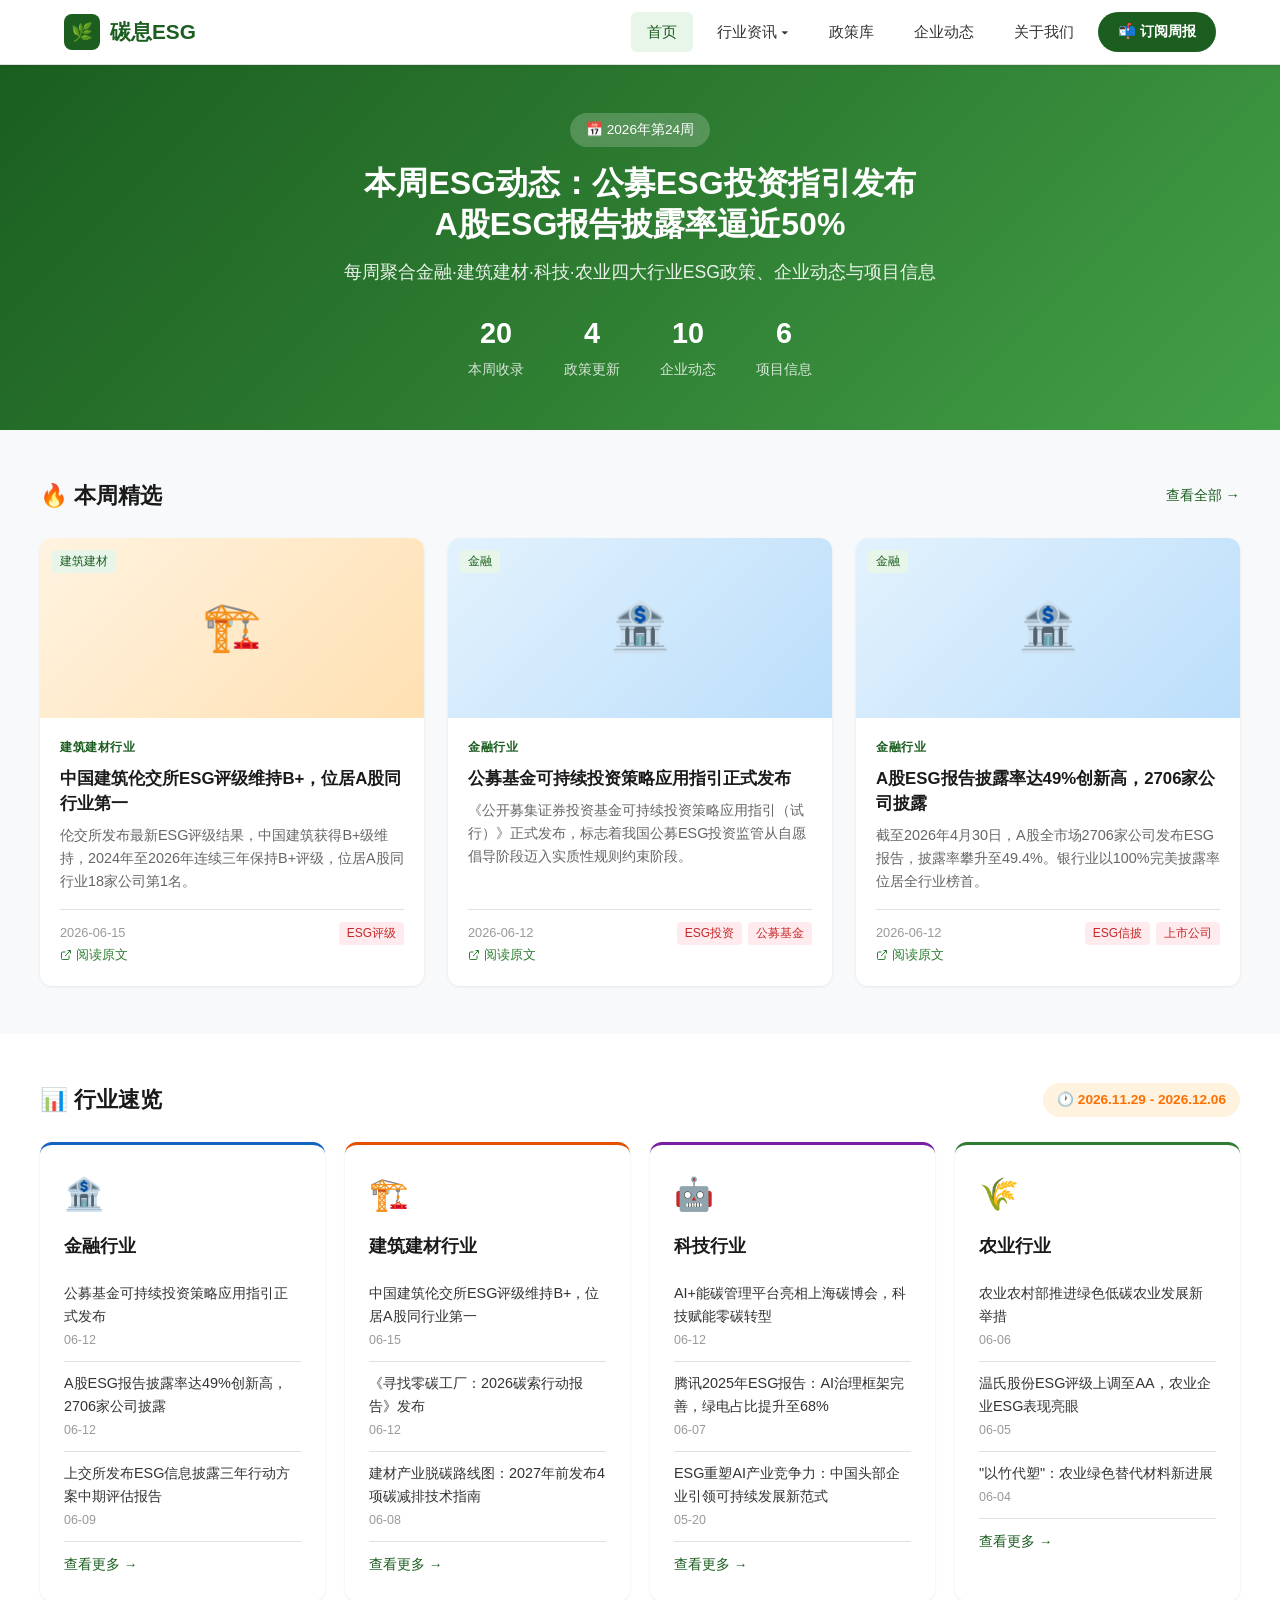
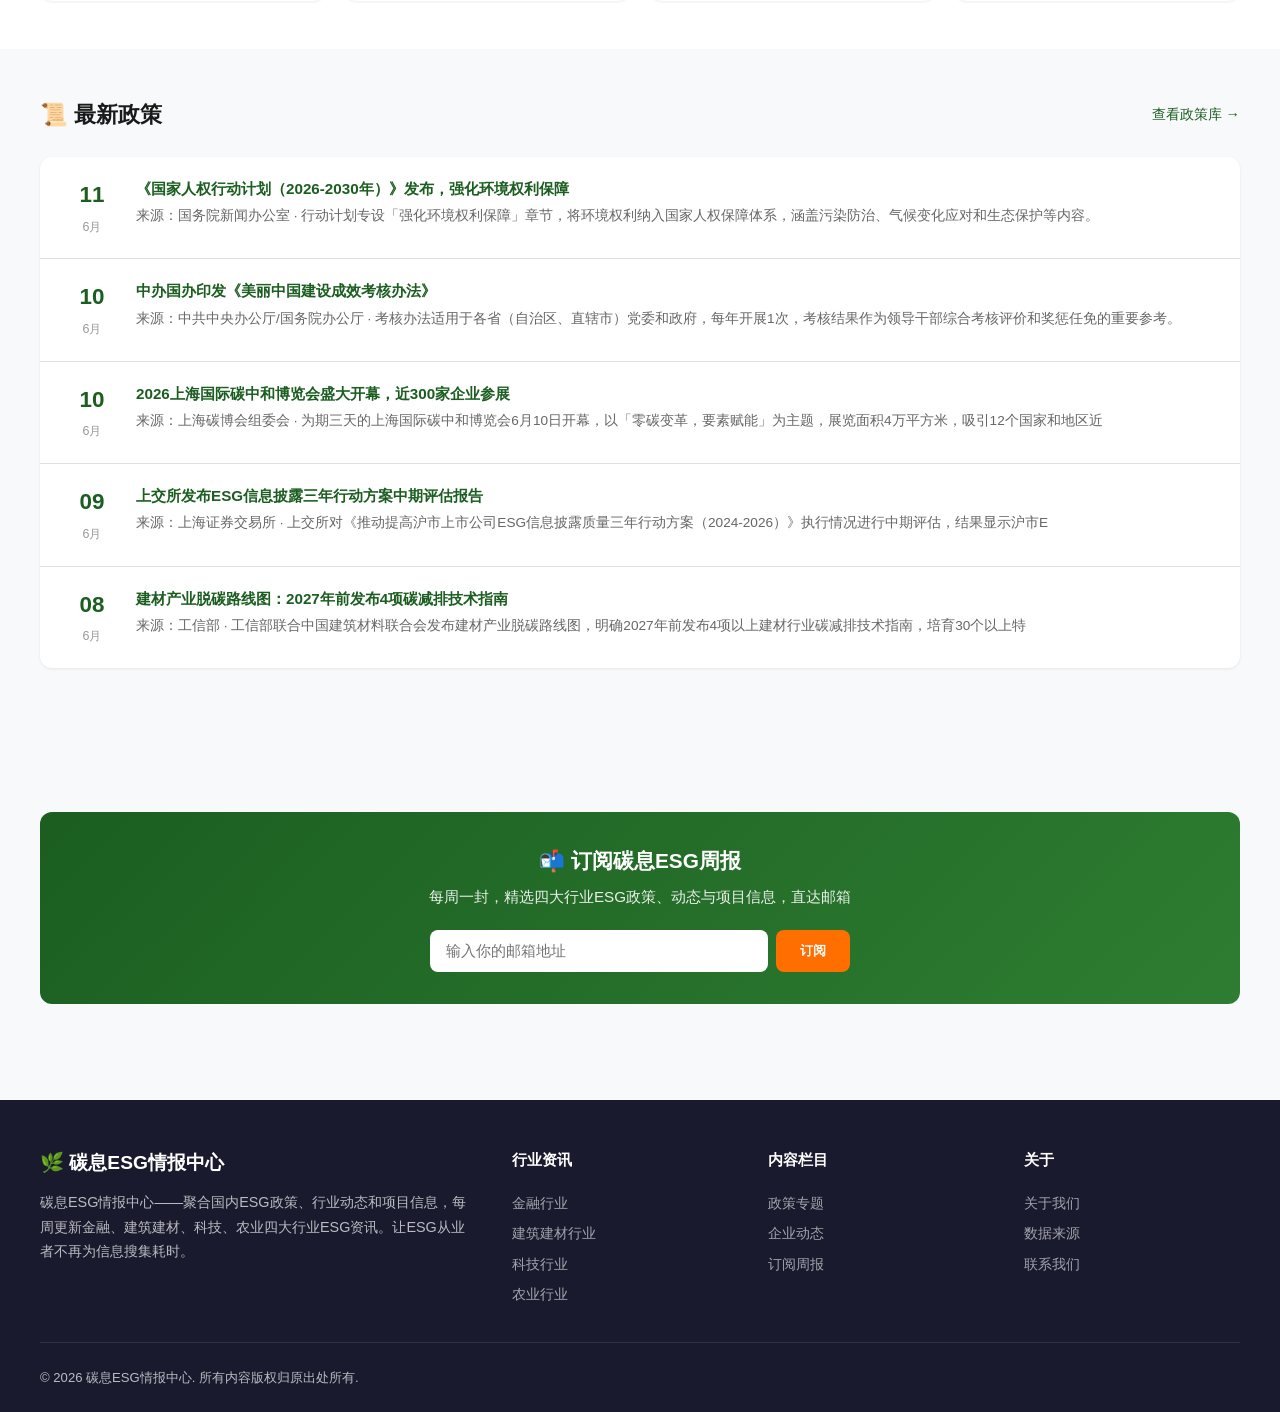
==== index.html @ 8aad46a0 "修复首页动态渲染+子页面同步：5个子页面全部改为从articles.js动态渲染，带标签筛选和分页" ====
<!DOCTYPE html>
<html lang="zh-CN">
<head>
  <meta charset="UTF-8">
  <meta name="viewport" content="width=device-width, initial-scale=1.0">
  <title>碳息ESG情报中心 - 行业ESG政策与动态聚合平台</title>
  <meta name="description" content="碳息ESG情报中心：每周更新金融·建筑建材·科技·农业ESG资讯，聚合ESG政策、企业动态、项目信息">
  <meta name="keywords" content="ESG,碳息ESG,ESG情报,ESG政策,绿色金融,可持续发展,ESG报告,碳中和,ESG信披">
  <meta property="og:title" content="碳息ESG情报中心 - 行业ESG政策与动态聚合平台">
  <meta property="og:description" content="每周聚合金融·建筑建材·科技·农业四大行业ESG政策、企业动态与项目信息">
  <meta property="og:type" content="website">
  <meta property="og:locale" content="zh_CN">
  <meta name="twitter:card" content="summary">
  <link rel="canonical" href="https://www.esg-weekly.com/">
  <link rel="stylesheet" href="css/style.css">
  <script src="js/articles.js"></script>
</head>
<body>

  <!-- Header -->
  <header class="site-header">
    <div class="header-inner">
      <a href="index.html" class="site-logo">
        <span class="logo-icon">🌿</span>
        碳息ESG
      </a>
      <nav class="site-nav" id="mainNav">
        <a href="index.html" class="active">首页</a>
        <div class="nav-dropdown">
          <a href="#">行业资讯 ▾</a>
          <div class="dropdown-menu">
            <a href="pages/finance.html">金融行业</a>
            <a href="pages/construction.html">建筑建材行业</a>
            <a href="pages/tech.html">科技行业</a>
            <a href="pages/agriculture.html">农业行业</a>
          </div>
        </div>
        <a href="pages/policy.html">政策库</a>
        <a href="pages/corporate.html">企业动态</a>
        <a href="pages/about.html">关于我们</a>
        <a href="pages/subscribe.html" class="btn-subscribe">📬 订阅周报</a>
      </nav>
      <button class="menu-toggle" id="menuToggle" aria-label="菜单">☰</button>
    </div>
  </header>

  <!-- Hero Section -->
  <section class="hero">
    <div class="hero-inner">
      <span class="hero-badge">📅 2026年第24周</span>
      <h1>本周ESG动态：公募ESG投资指引发布<br>A股ESG报告披露率逼近50%</h1>
      <p>每周聚合金融·建筑建材·科技·农业四大行业ESG政策、企业动态与项目信息</p>
      <div class="hero-stats">
        <div class="hero-stat">
          <span class="number">20</span>
          <span class="label">本周收录</span>
        </div>
        <div class="hero-stat">
          <span class="number">4</span>
          <span class="label">政策更新</span>
        </div>
        <div class="hero-stat">
          <span class="number">10</span>
          <span class="label">企业动态</span>
        </div>
        <div class="hero-stat">
          <span class="number">6</span>
          <span class="label">项目信息</span>
        </div>
      </div>
    </div>
  </section>

  <!-- 本周精选 -->
  <section class="section">
    <div class="section-inner">
      <div class="section-header">
        <h2 class="section-title">🔥 本周精选</h2>
        <a href="pages/finance.html" class="section-more">查看全部 →</a>
      </div>
      <div class="card-grid" id="featuredGrid">
        <!-- 动态渲染：从 articles.js 取最新3篇 -->
      </div>
    </div>
  </section>

  <!-- 行业速览 -->
  <section class="section" style="background: var(--bg-white);">
    <div class="section-inner">
      <div class="section-header">
        <h2 class="section-title">📊 行业速览</h2>
        <span class="week-badge" id="weekRange">🕐 加载中...</span>
      </div>
      <div class="industry-grid" id="industryGrid">
        <!-- 动态渲染：从 articles.js 按分类取最新3篇 -->
      </div>
    </div>
  </section>

  <!-- 最新政策 -->
  <section class="section">
    <div class="section-inner">
      <div class="section-header">
        <h2 class="section-title">📜 最新政策</h2>
        <a href="pages/policy.html" class="section-more">查看政策库 →</a>
      </div>
      <div class="policy-list" id="policyList">
        <!-- 动态渲染：从 articles.js 取最新5篇政策 -->
      </div>
    </div>
  </section>

  <!-- Subscribe CTA -->
  <section class="section">
    <div class="section-inner">
      <div class="subscribe-cta">
        <h3>📬 订阅碳息ESG周报</h3>
        <p>每周一封，精选四大行业ESG政策、动态与项目信息，直达邮箱</p>
        <form class="subscribe-form" onsubmit="event.preventDefault(); alert('订阅成功！（演示）');">
          <input type="email" placeholder="输入你的邮箱地址" required>
          <button type="submit">订阅</button>
        </form>
      </div>
    </div>
  </section>

  <!-- Footer -->
    <footer class="site-footer">
    <div class="footer-inner">
      <div class="footer-brand">
        <h3>🌿 碳息ESG情报中心</h3>
        <p>碳息ESG情报中心——聚合国内ESG政策、行业动态和项目信息，每周更新金融、建筑建材、科技、农业四大行业ESG资讯。让ESG从业者不再为信息搜集耗时。</p>
      </div>
      <div class="footer-col">
        <h4>行业资讯</h4>
        <a href="pages/finance.html">金融行业</a>
        <a href="pages/construction.html">建筑建材行业</a>
        <a href="pages/tech.html">科技行业</a>
        <a href="pages/agriculture.html">农业行业</a>
      </div>
      <div class="footer-col">
        <h4>内容栏目</h4>
        <a href="pages/policy.html">政策专题</a>
        <a href="pages/corporate.html">企业动态</a>
        <a href="pages/subscribe.html">订阅周报</a>
      </div>
      <div class="footer-col">
        <h4>关于</h4>
        <a href="pages/about.html">关于我们</a>
        <a href="pages/about.html#sources">数据来源</a>
        <a href="pages/about.html#contact">联系我们</a>
      </div>
    </div>
    <div class="footer-bottom">
      <span>&copy; 2026 碳息ESG情报中心. 所有内容版权归原出处所有.</span>
    </div>
  </footer>

  <!-- Scroll to top -->
  <button class="scroll-top" id="scrollTop" title="返回顶部">↑</button>

  <script>
    // Mobile menu toggle
    const menuToggle = document.getElementById('menuToggle');
    const mainNav = document.getElementById('mainNav');
    menuToggle.addEventListener('click', () => {
      mainNav.classList.toggle('open');
    });
    // Auto-close mobile menu when a link is clicked
    mainNav.querySelectorAll('a').forEach(link => {
      link.addEventListener('click', () => {
        mainNav.classList.remove('open');
      });
    });

    // Scroll to top button
    const scrollTopBtn = document.getElementById('scrollTop');
    window.addEventListener('scroll', () => {
      if (window.scrollY > 300) {
        scrollTopBtn.style.display = 'block';
      } else {
        scrollTopBtn.style.display = 'none';
      }
    });
    scrollTopBtn.addEventListener('click', () => {
      window.scrollTo({ top: 0, behavior: 'smooth' });
    });
  </script>

  <script>
    // v2.0 动态渲染首页内容（数据来源：articles.js，部署于 2026-06-17）
    document.addEventListener('DOMContentLoaded', function() {
      var arts = Object.values(ARTICLES);
      arts.sort(function(a,b) { return b.date.localeCompare(a.date); });

      // === 本周精选：取最新3篇 ===
      var featured = arts.slice(0, 3);
      var catColors = {
        '金融行业': ['#E3F2FD','#BBDEFB','金融','🏦'],
        '建筑建材行业': ['#FFF3E0','#FFE0B2','建筑建材','🏗️'],
        '科技行业': ['#F3E5F5','#E1BEE7','科技','🤖'],
        '农业行业': ['#E8F5E9','#C8E6C9','碳中和','🌍'],
        '政策库': ['#FFF3E0','#FFE0B2','政策','📋']
      };
      var featuredHtml = '';
      featured.forEach(function(a) {
        var c = catColors[a.category] || ['#E3F2FD','#BBDEFB','ESG','📌'];
        var articleUrl = a.hasFullContent ? 'pages/article.html?id=' + Object.keys(ARTICLES).find(function(k){return ARTICLES[k]===a}) : a.industryPage || '#';
        featuredHtml += '<article class="article-card"><div class="card-image" style="background:linear-gradient(135deg,'+c[0]+','+c[1]+')"><span class="tag-overlay"><span class="tag tag-esg">'+c[2]+'</span></span>'+c[3]+'</div><div class="card-body"><span class="card-category">'+a.category+'</span><h3 class="card-title"><a href="'+articleUrl+'">'+a.title+'</a></h3><p class="card-excerpt">'+a.excerpt+'</p><div class="card-meta"><span>'+a.date+'</span><div class="card-tags">';
        (a.tags||[]).forEach(function(t){featuredHtml+='<span class="tag tag-policy">'+t+'</span>';});
        featuredHtml+='</div></div><a href="'+a.sourceUrl+'" target="_blank" rel="noopener noreferrer" class="card-source-link"><svg viewBox="0 0 24 24" fill="none" stroke="currentColor" stroke-width="2"><path d="M18 13v6a2 2 0 01-2 2H5a2 2 0 01-2-2V8a2 2 0 012-2h6"/><polyline points="15 3 21 3 21 9"/><line x1="10" y1="14" x2="21" y2="3"/></svg>阅读原文</a></div></article>';
      });
      document.getElementById('featuredGrid').innerHTML = featuredHtml;

      // === 行业速览：每类取最新3篇 ===
      var cats = ['金融行业','建筑建材行业','科技行业','农业行业'];
      var catIcons = { '金融行业':'🏦', '建筑建材行业':'🏗️', '科技行业':'🤖', '农业行业':'🌾' };
      var catCss = { '金融行业':'finance', '建筑建材行业':'construction', '科技行业':'tech', '农业行业':'agriculture' };
      var catPages = { '金融行业':'finance.html', '建筑建材行业':'construction.html', '科技行业':'tech.html', '农业行业':'agriculture.html' };
      var industryHtml = '';
      cats.forEach(function(cat) {
        var items = arts.filter(function(a){return a.category===cat;}).slice(0,3);
        industryHtml += '<div class="industry-card '+catCss[cat]+'"><div class="industry-icon">'+catIcons[cat]+'</div><h3>'+cat+'</h3>';
        items.forEach(function(a){
          var url = a.industryPage && a.industryPage.endsWith('.html') && !a.hasFullContent ? a.industryPage : 'pages/article.html?id=' + Object.keys(ARTICLES).find(function(k){return ARTICLES[k]===a});
          industryHtml += '<div class="industry-item"><a href="'+url+'">'+a.title+'</a><span class="date">'+a.date.substring(5).replace('-','-')+'</span></div>';
        });
        industryHtml += '<a href="pages/'+catPages[cat]+'" class="industry-more">查看更多 &rarr;</a></div>';
      });
      document.getElementById('industryGrid').innerHTML = industryHtml;

      // === 周范围 ===
      var now = new Date(); var weekAgo = new Date(now-7*86400000);
      var formatDate = function(d){return d.getFullYear()+'.'+String(d.getMonth()+1).padStart(2,'0')+'.'+String(d.getDate()).padStart(2,'0');};
      document.getElementById('weekRange').textContent = '🕐 '+formatDate(weekAgo)+' - '+formatDate(now);

      // === 最新政策：取最新5篇政策库 ===
      var policies = arts.filter(function(a){return a.category==='政策库'||a.tags.indexOf('政策')>=0;}).slice(0,5);
      var policyHtml = '';
      policies.forEach(function(a){
        var d = new Date(a.date);
        var articleUrl = 'pages/article.html?id=' + Object.keys(ARTICLES).find(function(k){return ARTICLES[k]===a}) || 'pages/policy.html';
        policyHtml += '<div class="policy-item"><div class="policy-date"><span class="day">'+String(d.getDate()).padStart(2,'0')+'</span><span class="month">'+(d.getMonth()+1)+'月</span></div><div class="policy-content"><h4><a href="'+articleUrl+'">'+a.title+'</a></h4><p>来源：'+a.source+' &middot; '+a.excerpt.substring(0,60)+'</p></div></div>';
      });
      document.getElementById('policyList').innerHTML = policyHtml;
    });
  </script>

</body>
</html>
---- css/style.css ----
/* ========================================
   ESG周报 - 全局样式表
   ======================================== */

/* CSS变量 - 主题色 */
:root {
  --primary: #1B5E20;
  --primary-light: #2E7D32;
  --primary-lighter: #4CAF50;
  --primary-bg: #E8F5E9;
  --accent: #FF6F00;
  --accent-light: #FFF3E0;
  --text-dark: #1a1a1a;
  --text-body: #333333;
  --text-muted: #666666;
  --text-light: #999999;
  --bg-white: #ffffff;
  --bg-light: #f8f9fa;
  --bg-gray: #f0f2f5;
  --border: #e0e0e0;
  --shadow-sm: 0 1px 3px rgba(0,0,0,0.08);
  --shadow-md: 0 4px 12px rgba(0,0,0,0.1);
  --shadow-lg: 0 8px 30px rgba(0,0,0,0.12);
  --radius: 8px;
  --radius-lg: 12px;
  --max-width: 1200px;
  --transition: all 0.25s ease;
}

/* Reset */
*, *::before, *::after {
  margin: 0;
  padding: 0;
  box-sizing: border-box;
}

html {
  font-size: 16px;
  scroll-behavior: smooth;
}

body {
  font-family: -apple-system, BlinkMacSystemFont, "Segoe UI", "PingFang SC", "Hiragino Sans GB", "Microsoft YaHei", "Helvetica Neue", Helvetica, Arial, sans-serif;
  color: var(--text-body);
  background: var(--bg-light);
  line-height: 1.6;
  -webkit-font-smoothing: antialiased;
}

a {
  color: var(--primary);
  text-decoration: none;
  transition: var(--transition);
}

a:hover {
  color: var(--primary-lighter);
}

img {
  max-width: 100%;
  height: auto;
}

/* ========================================
   Header / Navigation
   ======================================== */
.site-header {
  background: var(--bg-white);
  border-bottom: 1px solid var(--border);
  position: sticky;
  top: 0;
  z-index: 100;
  box-shadow: var(--shadow-sm);
}

.header-inner {
  max-width: var(--max-width);
  margin: 0 auto;
  padding: 0 24px;
  display: flex;
  align-items: center;
  justify-content: space-between;
  height: 64px;
}

.site-logo {
  display: flex;
  align-items: center;
  gap: 10px;
  font-size: 1.3rem;
  font-weight: 700;
  color: var(--primary);
}

.site-logo .logo-icon {
  width: 36px;
  height: 36px;
  background: var(--primary);
  color: white;
  border-radius: 8px;
  display: flex;
  align-items: center;
  justify-content: center;
  font-size: 1.1rem;
}

.site-nav {
  display: flex;
  align-items: center;
  gap: 8px;
}

.site-nav a {
  padding: 8px 16px;
  border-radius: 6px;
  color: var(--text-body);
  font-size: 0.95rem;
  font-weight: 500;
  transition: var(--transition);
}

.site-nav a:hover,
.site-nav a.active {
  color: var(--primary);
  background: var(--primary-bg);
}

.nav-dropdown {
  position: relative;
}

.nav-dropdown .dropdown-menu {
  display: none;
  position: absolute;
  top: 100%;
  left: 0;
  background: var(--bg-white);
  border-radius: var(--radius);
  box-shadow: var(--shadow-md);
  min-width: 180px;
  padding: 8px 0;
  z-index: 200;
  margin-top: 4px;
}

.nav-dropdown:hover .dropdown-menu {
  display: block;
}

.dropdown-menu a {
  display: block;
  padding: 10px 20px;
  font-size: 0.9rem;
  color: var(--text-body);
  border-radius: 0;
}

.dropdown-menu a:hover {
  background: var(--primary-bg);
  color: var(--primary);
}

.btn-subscribe {
  background: var(--primary) !important;
  color: white !important;
  padding: 8px 20px !important;
  border-radius: 20px !important;
  font-weight: 600 !important;
  font-size: 0.9rem !important;
}

.btn-subscribe:hover {
  background: var(--primary-light) !important;
  color: white !important;
  transform: translateY(-1px);
  box-shadow: var(--shadow-sm);
}

/* Mobile menu toggle */
.menu-toggle {
  display: none;
  background: none;
  border: none;
  font-size: 1.5rem;
  cursor: pointer;
  color: var(--text-body);
  padding: 4px;
}

/* ========================================
   Hero Section
   ======================================== */
.hero {
  background: linear-gradient(135deg, var(--primary) 0%, var(--primary-light) 50%, #43A047 100%);
  color: white;
  padding: 48px 24px;
  text-align: center;
}

.hero-inner {
  max-width: var(--max-width);
  margin: 0 auto;
}

.hero-badge {
  display: inline-block;
  background: rgba(255,255,255,0.2);
  padding: 6px 16px;
  border-radius: 20px;
  font-size: 0.85rem;
  margin-bottom: 16px;
  backdrop-filter: blur(4px);
}

.hero h1 {
  font-size: 2rem;
  font-weight: 700;
  margin-bottom: 12px;
  line-height: 1.3;
}

.hero p {
  font-size: 1.1rem;
  opacity: 0.9;
  max-width: 600px;
  margin: 0 auto 24px;
}

.hero-stats {
  display: flex;
  justify-content: center;
  gap: 40px;
  margin-top: 24px;
}

.hero-stat {
  text-align: center;
}

.hero-stat .number {
  display: block;
  font-size: 1.8rem;
  font-weight: 700;
}

.hero-stat .label {
  font-size: 0.85rem;
  opacity: 0.8;
}

/* ========================================
   Section Layout
   ======================================== */
.section {
  padding: 48px 24px;
}

.section-inner {
  max-width: var(--max-width);
  margin: 0 auto;
}

.section-header {
  display: flex;
  align-items: center;
  justify-content: space-between;
  margin-bottom: 24px;
}

.section-title {
  font-size: 1.4rem;
  font-weight: 700;
  color: var(--text-dark);
  display: flex;
  align-items: center;
  gap: 8px;
}

.section-title .icon {
  font-size: 1.2rem;
}

.section-more {
  font-size: 0.9rem;
  color: var(--primary);
  font-weight: 500;
}

.section-more:hover {
  color: var(--primary-lighter);
}

/* ========================================
   Article Cards
   ======================================== */
.card-grid {
  display: grid;
  grid-template-columns: repeat(3, 1fr);
  gap: 24px;
}

.card-grid-2 {
  grid-template-columns: repeat(2, 1fr);
}

.card-grid-4 {
  grid-template-columns: repeat(4, 1fr);
}

.article-card {
  background: var(--bg-white);
  border-radius: var(--radius-lg);
  overflow: hidden;
  box-shadow: var(--shadow-sm);
  transition: var(--transition);
  display: flex;
  flex-direction: column;
}

.article-card:hover {
  box-shadow: var(--shadow-md);
  transform: translateY(-2px);
}

.card-image {
  height: 180px;
  background: var(--bg-gray);
  display: flex;
  align-items: center;
  justify-content: center;
  font-size: 3rem;
  color: var(--primary-lighter);
  position: relative;
  overflow: hidden;
}

.card-image .tag-overlay {
  position: absolute;
  top: 12px;
  left: 12px;
  display: flex;
  gap: 6px;
}

.card-body {
  padding: 20px;
  flex: 1;
  display: flex;
  flex-direction: column;
}

.card-category {
  font-size: 0.78rem;
  font-weight: 600;
  color: var(--primary);
  text-transform: uppercase;
  letter-spacing: 0.5px;
  margin-bottom: 8px;
}

.card-title {
  font-size: 1.05rem;
  font-weight: 600;
  color: var(--text-dark);
  margin-bottom: 8px;
  line-height: 1.5;
  display: -webkit-box;
  -webkit-line-clamp: 2;
  -webkit-box-orient: vertical;
  overflow: hidden;
}

.card-title a {
  color: var(--text-dark);
}

.card-title a:hover {
  color: var(--primary);
}

.card-excerpt {
  font-size: 0.9rem;
  color: var(--text-muted);
  line-height: 1.6;
  margin-bottom: 16px;
  flex: 1;
  display: -webkit-box;
  -webkit-line-clamp: 3;
  -webkit-box-orient: vertical;
  overflow: hidden;
}

.card-meta {
  display: flex;
  align-items: center;
  justify-content: space-between;
  font-size: 0.8rem;
  color: var(--text-light);
  padding-top: 12px;
  border-top: 1px solid var(--border);
}

.card-tags {
  display: flex;
  gap: 6px;
}

.card-source-link {
  display: inline-flex;
  align-items: center;
  gap: 4px;
  color: var(--primary-light);
  font-size: 0.8rem;
  text-decoration: none;
  transition: var(--transition);
  white-space: nowrap;
}
.card-source-link:hover {
  color: var(--primary);
  text-decoration: underline;
}
.card-source-link svg {
  width: 12px;
  height: 12px;
  flex-shrink: 0;
}

.tag {
  display: inline-block;
  padding: 2px 8px;
  border-radius: 4px;
  font-size: 0.75rem;
  font-weight: 500;
}

.tag-finance { background: #E3F2FD; color: #1565C0; }
.tag-construction { background: #FFF3E0; color: #E65100; }
.tag-tech { background: #F3E5F5; color: #7B1FA2; }
.tag-agriculture { background: #E8F5E9; color: #2E7D32; }
.tag-policy { background: #FFEBEE; color: #C62828; }
.tag-esg { background: var(--primary-bg); color: var(--primary); }

/* ========================================
   Industry Quick View
   ======================================== */
.industry-grid {
  display: grid;
  grid-template-columns: repeat(4, 1fr);
  gap: 20px;
}

.industry-card {
  background: var(--bg-white);
  border-radius: var(--radius-lg);
  padding: 24px;
  box-shadow: var(--shadow-sm);
  transition: var(--transition);
  border-top: 3px solid transparent;
}

.industry-card:hover {
  box-shadow: var(--shadow-md);
  transform: translateY(-2px);
}

.industry-card.finance { border-top-color: #1565C0; }
.industry-card.construction { border-top-color: #E65100; }
.industry-card.tech { border-top-color: #7B1FA2; }
.industry-card.agriculture { border-top-color: #2E7D32; }

.industry-icon {
  font-size: 2rem;
  margin-bottom: 12px;
}

.industry-card h3 {
  font-size: 1.1rem;
  font-weight: 600;
  color: var(--text-dark);
  margin-bottom: 12px;
}

.industry-item {
  padding: 10px 0;
  border-bottom: 1px solid var(--border);
  font-size: 0.9rem;
}

.industry-item:last-child {
  border-bottom: none;
}

.industry-item a {
  color: var(--text-body);
  display: block;
}

.industry-item a:hover {
  color: var(--primary);
}

.industry-item .date {
  font-size: 0.78rem;
  color: var(--text-light);
  margin-top: 2px;
}

.industry-more {
  display: inline-block;
  margin-top: 12px;
  font-size: 0.85rem;
  font-weight: 500;
  color: var(--primary);
}

/* ========================================
   Policy List
   ======================================== */
.policy-list {
  background: var(--bg-white);
  border-radius: var(--radius-lg);
  box-shadow: var(--shadow-sm);
  overflow: hidden;
}

.policy-item {
  display: flex;
  align-items: flex-start;
  gap: 16px;
  padding: 20px 24px;
  border-bottom: 1px solid var(--border);
  transition: var(--transition);
}

.policy-item:last-child {
  border-bottom: none;
}

.policy-item:hover {
  background: var(--primary-bg);
}

.policy-date {
  flex-shrink: 0;
  text-align: center;
  min-width: 56px;
}

.policy-date .day {
  display: block;
  font-size: 1.4rem;
  font-weight: 700;
  color: var(--primary);
}

.policy-date .month {
  font-size: 0.78rem;
  color: var(--text-light);
}

.policy-content h4 {
  font-size: 0.95rem;
  font-weight: 600;
  color: var(--text-dark);
  margin-bottom: 4px;
}

.policy-content p {
  font-size: 0.85rem;
  color: var(--text-muted);
}

/* ========================================
   Sidebar / Subscribe CTA
   ======================================== */
.subscribe-cta {
  background: linear-gradient(135deg, var(--primary), var(--primary-light));
  color: white;
  border-radius: var(--radius-lg);
  padding: 32px;
  text-align: center;
  margin: 48px 0;
}

.subscribe-cta h3 {
  font-size: 1.3rem;
  margin-bottom: 8px;
}

.subscribe-cta p {
  opacity: 0.9;
  font-size: 0.95rem;
  margin-bottom: 20px;
}

.subscribe-form {
  display: flex;
  gap: 8px;
  max-width: 420px;
  margin: 0 auto;
}

.subscribe-form input {
  flex: 1;
  padding: 12px 16px;
  border: none;
  border-radius: 8px;
  font-size: 0.95rem;
  outline: none;
}

.subscribe-form button {
  padding: 12px 24px;
  background: var(--accent);
  color: white;
  border: none;
  border-radius: 8px;
  font-weight: 600;
  cursor: pointer;
  transition: var(--transition);
}

.subscribe-form button:hover {
  background: #E65100;
}

/* ========================================
   Footer
   ======================================== */
.site-footer {
  background: #1a1a2e;
  color: rgba(255,255,255,0.7);
  padding: 48px 24px 24px;
}

.footer-inner {
  max-width: var(--max-width);
  margin: 0 auto;
  display: grid;
  grid-template-columns: 2fr 1fr 1fr 1fr;
  gap: 40px;
}

.footer-brand h3 {
  color: white;
  font-size: 1.2rem;
  margin-bottom: 12px;
}

.footer-brand p {
  font-size: 0.9rem;
  line-height: 1.7;
}

.footer-col h4 {
  color: white;
  font-size: 0.95rem;
  margin-bottom: 16px;
  font-weight: 600;
}

.footer-col a {
  display: block;
  color: rgba(255,255,255,0.6);
  font-size: 0.88rem;
  padding: 4px 0;
}

.footer-col a:hover {
  color: white;
}

.footer-bottom {
  max-width: var(--max-width);
  margin: 32px auto 0;
  padding-top: 24px;
  border-top: 1px solid rgba(255,255,255,0.1);
  display: flex;
  justify-content: space-between;
  font-size: 0.82rem;
}

.social-links {
  display: flex;
  gap: 16px;
}

.social-links a {
  color: rgba(255,255,255,0.5);
  font-size: 0.9rem;
}

.social-links a:hover {
  color: white;
}

/* ========================================
   Article Detail Page
   ======================================== */
.article-page {
  max-width: 800px;
  margin: 0 auto;
  padding: 40px 24px;
}

.article-header {
  margin-bottom: 32px;
}

.article-header .breadcrumb {
  font-size: 0.85rem;
  color: var(--text-light);
  margin-bottom: 16px;
}

.article-header h1 {
  font-size: 1.8rem;
  font-weight: 700;
  color: var(--text-dark);
  line-height: 1.4;
  margin-bottom: 16px;
}

.article-meta {
  display: flex;
  align-items: center;
  gap: 16px;
  font-size: 0.88rem;
  color: var(--text-muted);
}

.article-body {
  font-size: 1.05rem;
  line-height: 1.8;
  color: var(--text-body);
}

.article-body p {
  margin-bottom: 20px;
}

.article-body h2 {
  font-size: 1.4rem;
  font-weight: 600;
  color: var(--text-dark);
  margin: 32px 0 16px;
}

.article-body h3 {
  font-size: 1.2rem;
  font-weight: 600;
  color: var(--text-dark);
  margin: 24px 0 12px;
}

.article-body ul, .article-body ol {
  margin: 16px 0;
  padding-left: 24px;
}

.article-body li {
  margin-bottom: 8px;
}

.article-source {
  background: var(--primary-bg);
  border-left: 4px solid var(--primary);
  padding: 16px 20px;
  border-radius: 0 var(--radius) var(--radius) 0;
  margin: 32px 0;
  font-size: 0.92rem;
}

.article-source strong {
  color: var(--primary);
}

.article-source .source-link-btn {
  display: inline-flex;
  align-items: center;
  gap: 6px;
  margin-top: 12px;
  padding: 10px 20px;
  background: var(--primary);
  color: #fff;
  border-radius: var(--radius);
  text-decoration: none;
  font-size: 0.9rem;
  font-weight: 500;
  transition: var(--transition);
}
.article-source .source-link-btn:hover {
  background: var(--primary-light);
  transform: translateY(-1px);
  box-shadow: var(--shadow-sm);
}
.article-source .source-link-btn svg {
  width: 16px;
  height: 16px;
}

/* ========================================
   Subscribe Page
   ======================================== */
.subscribe-page {
  max-width: 560px;
  margin: 0 auto;
  padding: 60px 24px;
  text-align: center;
}

.subscribe-page h1 {
  font-size: 2rem;
  color: var(--text-dark);
  margin-bottom: 12px;
}

.subscribe-page .subtitle {
  color: var(--text-muted);
  margin-bottom: 40px;
}

.subscribe-box {
  background: var(--bg-white);
  border-radius: var(--radius-lg);
  padding: 40px;
  box-shadow: var(--shadow-md);
}

.form-group {
  margin-bottom: 20px;
  text-align: left;
}

.form-group label {
  display: block;
  font-size: 0.9rem;
  font-weight: 600;
  color: var(--text-dark);
  margin-bottom: 8px;
}

.form-group input[type="email"],
.form-group input[type="text"] {
  width: 100%;
  padding: 12px 16px;
  border: 2px solid var(--border);
  border-radius: var(--radius);
  font-size: 0.95rem;
  outline: none;
  transition: var(--transition);
}

.form-group input:focus {
  border-color: var(--primary);
}

.checkbox-group {
  display: grid;
  grid-template-columns: 1fr 1fr;
  gap: 12px;
}

.checkbox-item {
  display: flex;
  align-items: center;
  gap: 8px;
  font-size: 0.9rem;
  color: var(--text-body);
}

.checkbox-item input[type="checkbox"] {
  width: 18px;
  height: 18px;
  accent-color: var(--primary);
}

.btn-primary {
  display: inline-block;
  background: var(--primary);
  color: white;
  padding: 14px 40px;
  border: none;
  border-radius: var(--radius);
  font-size: 1rem;
  font-weight: 600;
  cursor: pointer;
  transition: var(--transition);
  width: 100%;
  margin-top: 8px;
}

.btn-primary:hover {
  background: var(--primary-light);
}

/* ========================================
   About Page
   ======================================== */
.about-page {
  max-width: 800px;
  margin: 0 auto;
  padding: 48px 24px;
}

.about-page h1 {
  font-size: 2rem;
  color: var(--text-dark);
  margin-bottom: 24px;
}

.about-page h2 {
  font-size: 1.3rem;
  color: var(--primary);
  margin: 32px 0 12px;
}

.about-page p {
  font-size: 1rem;
  line-height: 1.8;
  color: var(--text-body);
  margin-bottom: 16px;
}

.about-features {
  display: grid;
  grid-template-columns: repeat(3, 1fr);
  gap: 20px;
  margin: 32px 0;
}

.about-feature {
  background: var(--bg-white);
  padding: 24px;
  border-radius: var(--radius-lg);
  text-align: center;
  box-shadow: var(--shadow-sm);
}

.about-feature .icon {
  font-size: 2rem;
  margin-bottom: 12px;
}

.about-feature h3 {
  font-size: 1rem;
  color: var(--text-dark);
  margin-bottom: 8px;
}

.about-feature p {
  font-size: 0.88rem;
  color: var(--text-muted);
  margin-bottom: 0;
}

/* ========================================
   Responsive Design
   ======================================== */
@media (max-width: 1024px) {
  .card-grid {
    grid-template-columns: repeat(2, 1fr);
  }
  .industry-grid {
    grid-template-columns: repeat(2, 1fr);
  }
  .footer-inner {
    grid-template-columns: 1fr 1fr;
  }
  .about-features {
    grid-template-columns: repeat(2, 1fr);
  }
}

@media (max-width: 768px) {
  .site-nav {
    display: none;
  }
  .menu-toggle {
    display: block;
  }
  .site-nav.open {
    display: flex;
    flex-direction: column;
    position: absolute;
    top: 64px;
    left: 0;
    right: 0;
    background: var(--bg-white);
    padding: 16px;
    box-shadow: var(--shadow-md);
    border-top: 1px solid var(--border);
  }
  .nav-dropdown .dropdown-menu {
    position: static;
    box-shadow: none;
    padding-left: 16px;
  }
  .hero h1 {
    font-size: 1.5rem;
  }
  .hero-stats {
    gap: 24px;
  }
  .hero-stat .number {
    font-size: 1.3rem;
  }
  .card-grid,
  .card-grid-2 {
    grid-template-columns: 1fr;
  }
  .industry-grid {
    grid-template-columns: 1fr;
  }
  .subscribe-form {
    flex-direction: column;
  }
  .footer-inner {
    grid-template-columns: 1fr;
    gap: 24px;
  }
  .footer-bottom {
    flex-direction: column;
    gap: 12px;
    text-align: center;
  }
  .checkbox-group {
    grid-template-columns: 1fr;
  }
  .about-features {
    grid-template-columns: 1fr;
  }
}

/* ========================================
   Utility Classes
   ======================================== */
.container {
  max-width: var(--max-width);
  margin: 0 auto;
  padding: 0 24px;
}

.text-center { text-align: center; }
.text-muted { color: var(--text-muted); }
.mt-1 { margin-top: 8px; }
.mt-2 { margin-top: 16px; }
.mt-3 { margin-top: 24px; }
.mb-1 { margin-bottom: 8px; }
.mb-2 { margin-bottom: 16px; }
.mb-3 { margin-bottom: 24px; }

/* Week indicator badge */
.week-badge {
  display: inline-flex;
  align-items: center;
  gap: 6px;
  background: var(--accent-light);
  color: var(--accent);
  padding: 6px 14px;
  border-radius: 20px;
  font-size: 0.85rem;
  font-weight: 600;
}

/* Scroll to top */
.scroll-top {
  position: fixed;
  bottom: 24px;
  right: 24px;
  width: 44px;
  height: 44px;
  background: var(--primary);
  color: white;
  border: none;
  border-radius: 50%;
  font-size: 1.2rem;
  cursor: pointer;
  box-shadow: var(--shadow-md);
  transition: var(--transition);
  display: none;
  z-index: 50;
}

.scroll-top:hover {
  background: var(--primary-light);
  transform: translateY(-2px);
}
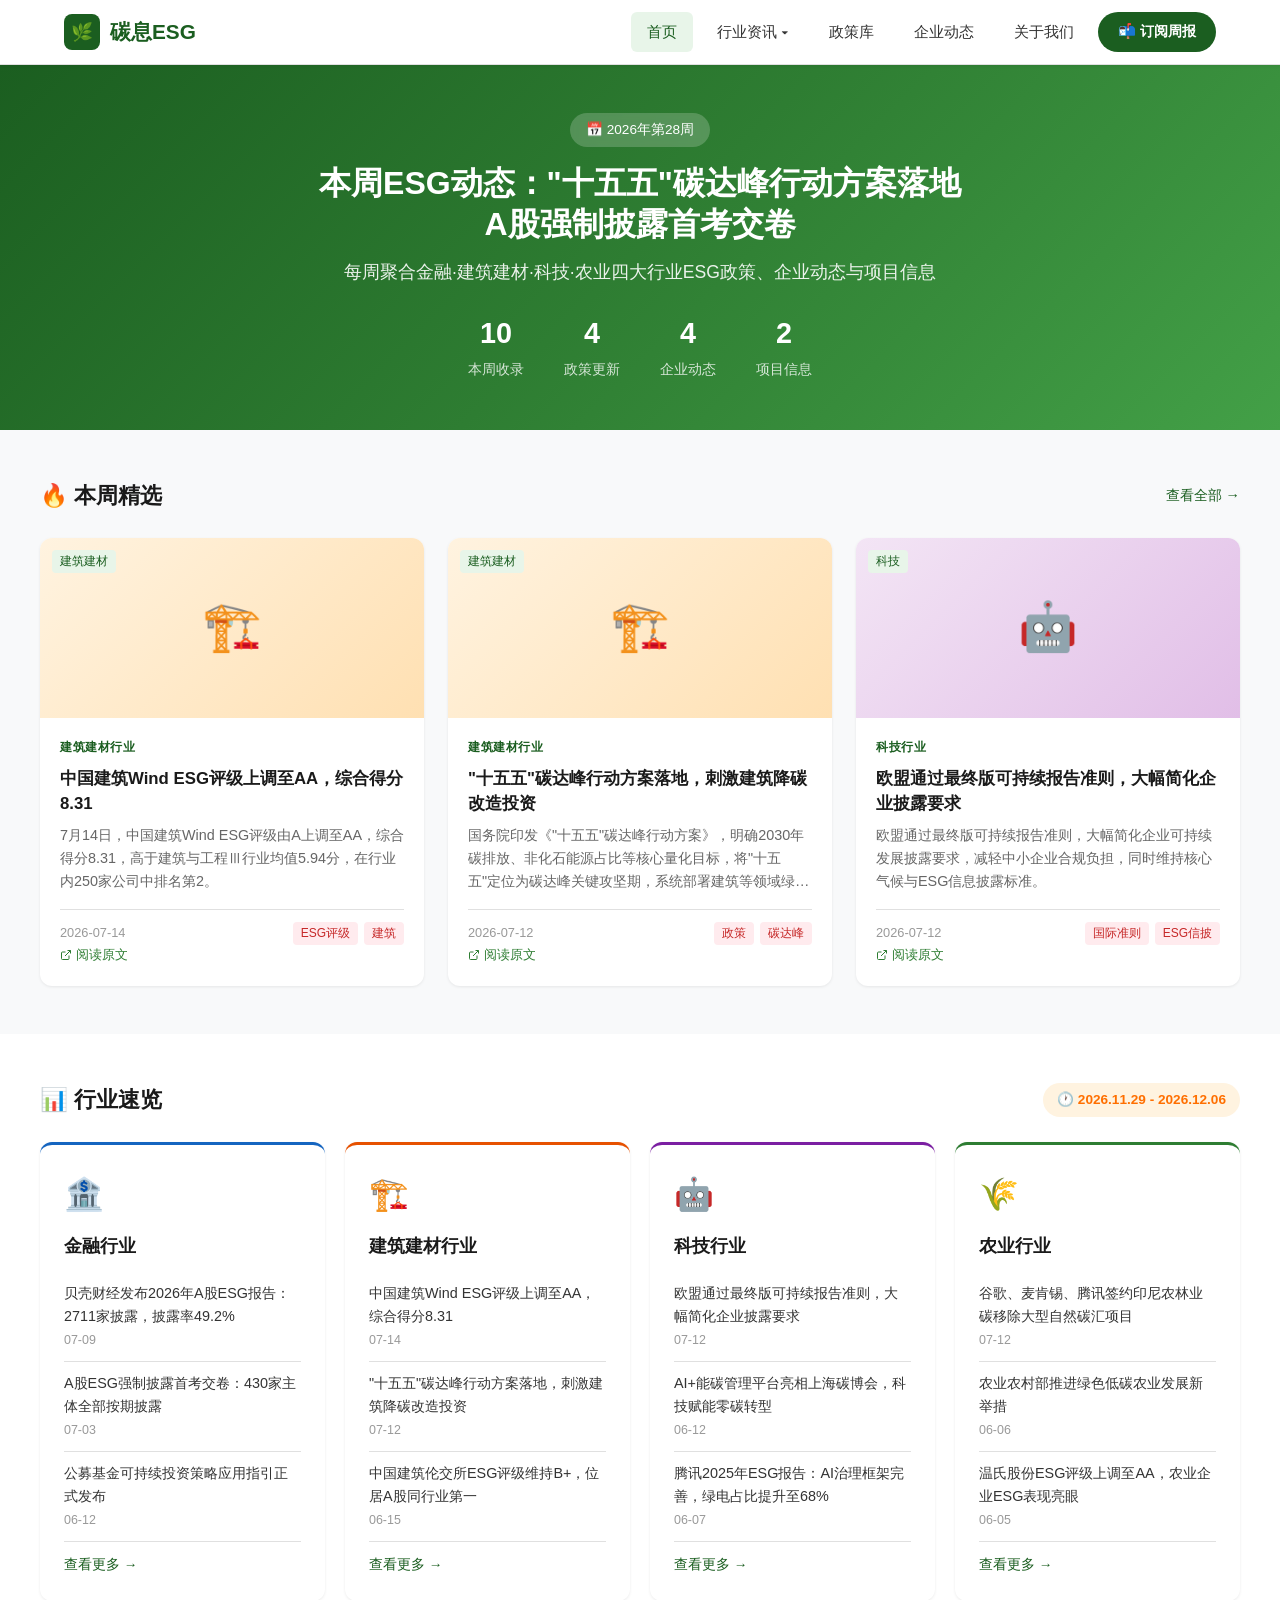
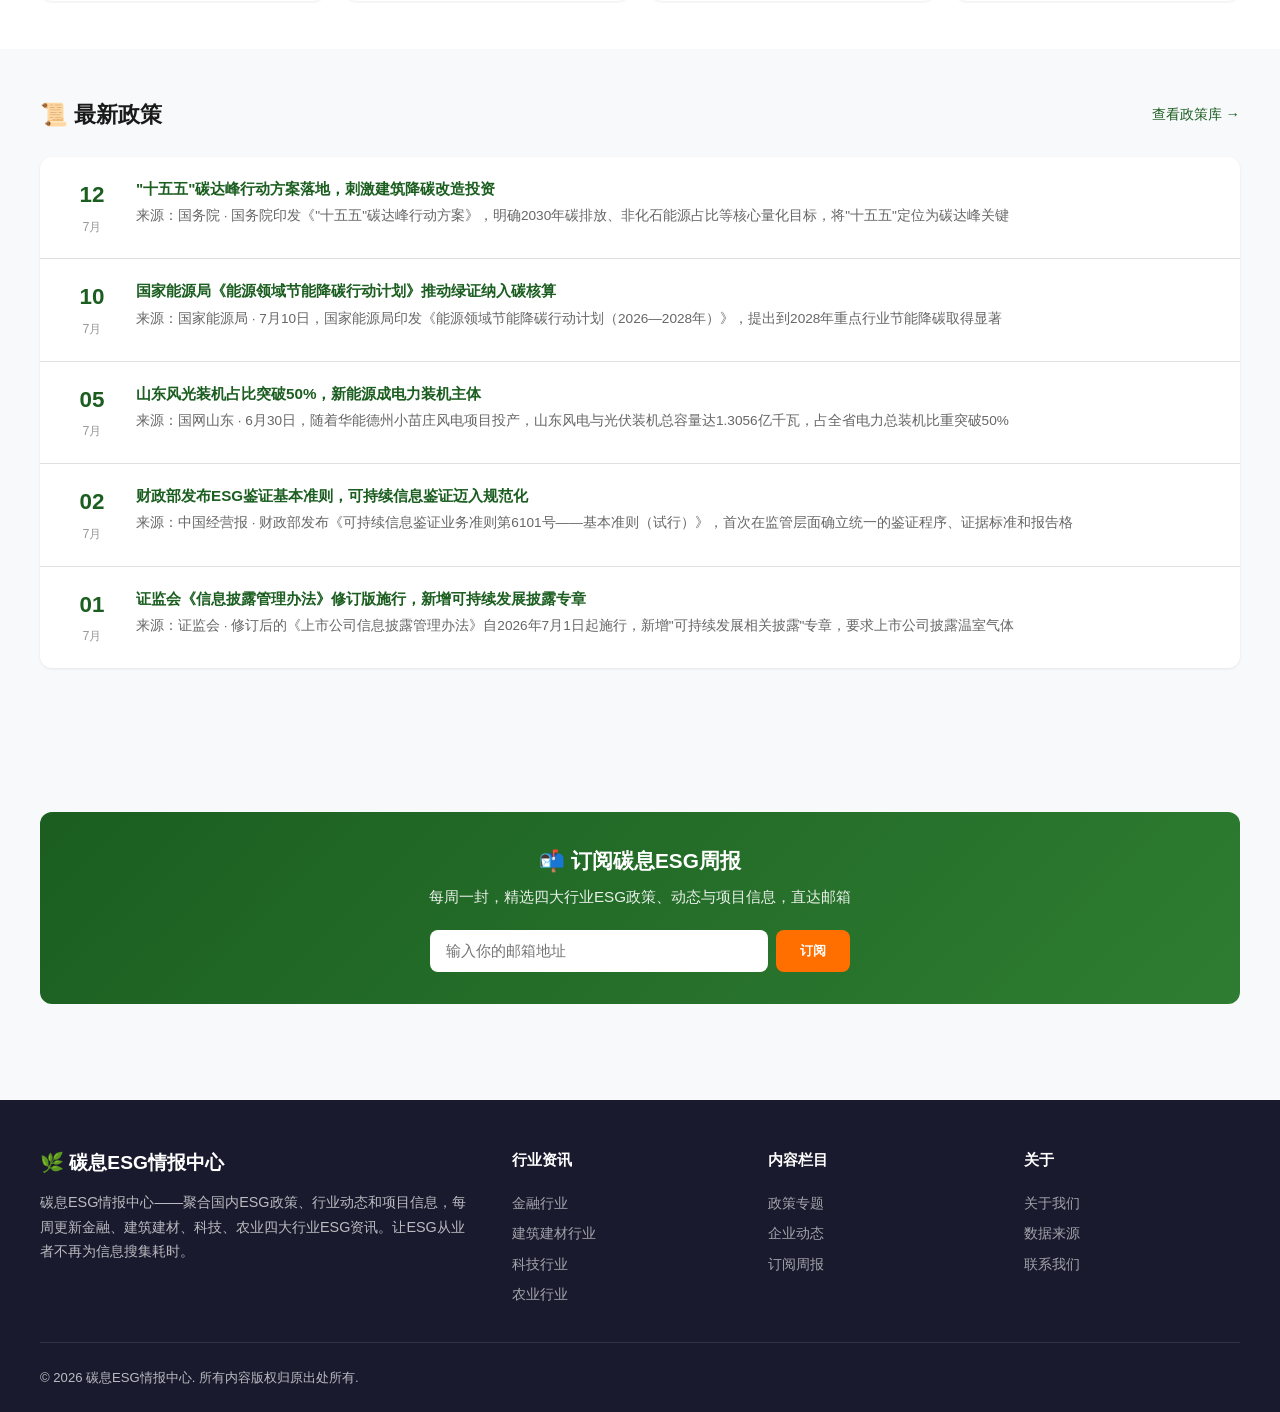
==== commit 020e2eb2: "feat(news): 汇总更新近一周(2026-07-07~07-14)ESG热点，新增10篇文章 - 金融: A股强制披露首考交卷(430家全披露,07-03) / 贝壳财经2026 A股ESG报" ====
--- a/index.html
+++ b/index.html
@@ -47,12 +47,12 @@
   <!-- Hero Section -->
   <section class="hero">
     <div class="hero-inner">
-      <span class="hero-badge">📅 2026年第24周</span>
-      <h1>本周ESG动态：公募ESG投资指引发布<br>A股ESG报告披露率逼近50%</h1>
+      <span class="hero-badge">📅 2026年第28周</span>
+      <h1>本周ESG动态："十五五"碳达峰行动方案落地<br>A股强制披露首考交卷</h1>
       <p>每周聚合金融·建筑建材·科技·农业四大行业ESG政策、企业动态与项目信息</p>
       <div class="hero-stats">
         <div class="hero-stat">
-          <span class="number">20</span>
+          <span class="number">10</span>
           <span class="label">本周收录</span>
         </div>
         <div class="hero-stat">
@@ -60,11 +60,11 @@
           <span class="label">政策更新</span>
         </div>
         <div class="hero-stat">
-          <span class="number">10</span>
+          <span class="number">4</span>
           <span class="label">企业动态</span>
         </div>
         <div class="hero-stat">
-          <span class="number">6</span>
+          <span class="number">2</span>
           <span class="label">项目信息</span>
         </div>
       </div>
@@ -188,7 +188,7 @@
   </script>
 
   <script>
-    // v2.0 动态渲染首页内容（数据来源：articles.js，部署于 2026-06-17）
+    // v2.0 动态渲染首页内容（数据来源：articles.js，部署于 2026-07-14）
     document.addEventListener('DOMContentLoaded', function() {
       var arts = Object.values(ARTICLES);
       arts.sort(function(a,b) { return b.date.localeCompare(a.date); });
